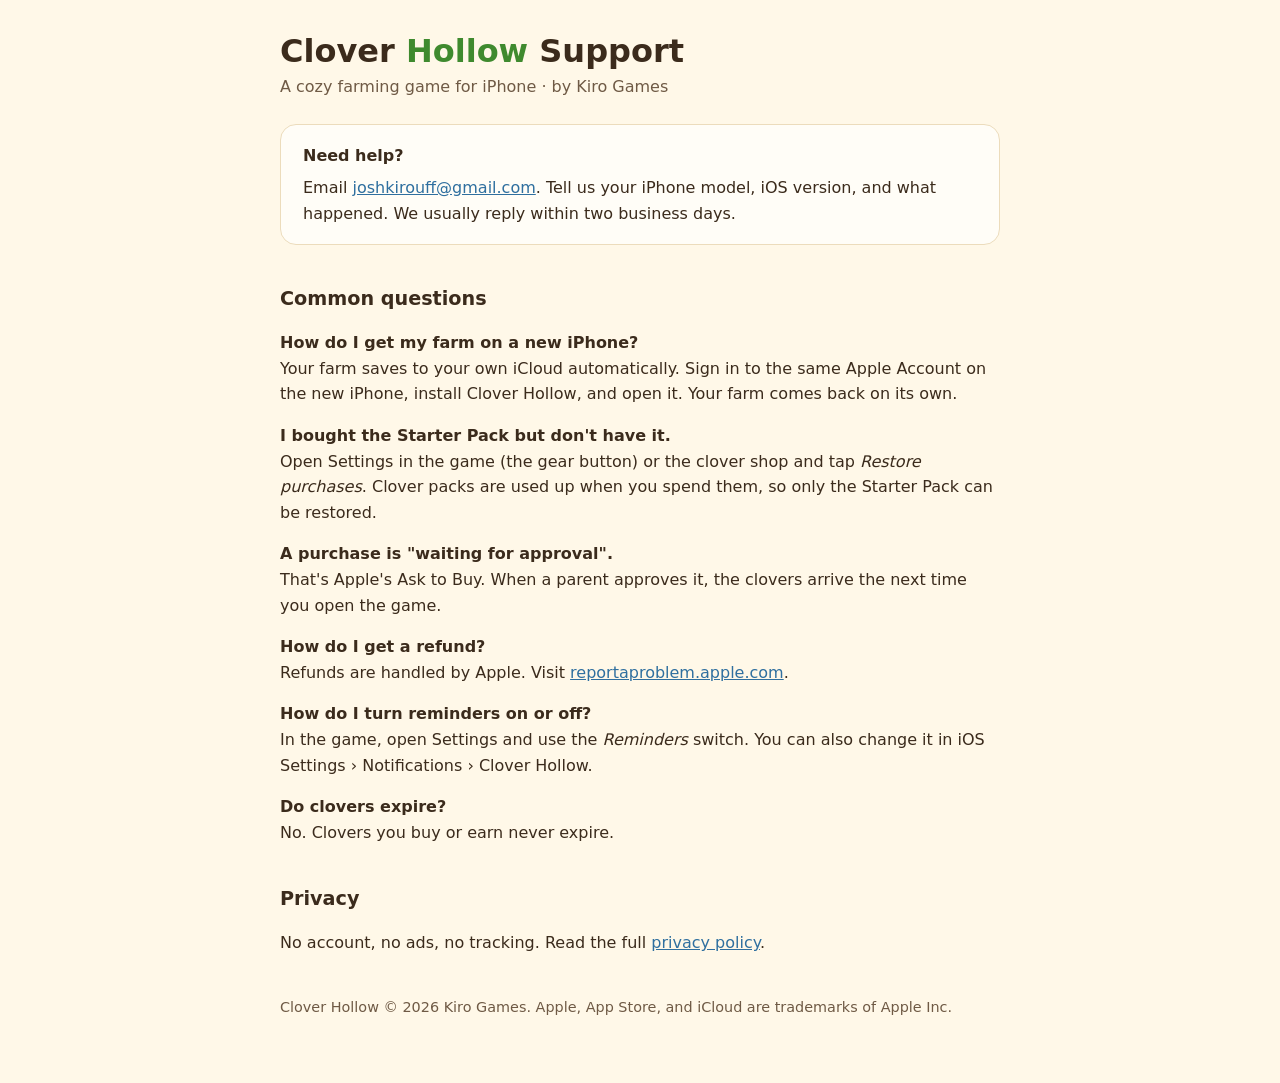
==== index.html @ b6e30d4f "Clover Hollow support and privacy pages Co-Authored-By: Claude Opus 5.5 (1M context) <noreply@anthro" ====
<!doctype html>
<html lang="en">
<head>
<meta charset="utf-8">
<meta name="viewport" content="width=device-width, initial-scale=1">
<title>Clover Hollow Support</title>
<meta name="description" content="Help and contact for Clover Hollow, a cozy farming game for iPhone by Kiro Games.">
<style>
  :root { --ink:#3b2b1c; --ink2:#6f5a45; --paper:#fffdf7; --cream:#fff8e8; --line:#ecdcbc; --leaf:#3f8a2e; --link:#2f6f9f; }
  @media (prefers-color-scheme: dark) { :root { --ink:#f3ead9; --ink2:#cbbba3; --paper:#1f1b16; --cream:#29231c; --line:#4a3f31; --leaf:#8fd06b; --link:#8cc2ef; } }
  * { box-sizing: border-box; }
  body { margin: 0; background: var(--cream); color: var(--ink); font: 16px/1.6 -apple-system, BlinkMacSystemFont, "SF Pro Text", system-ui, sans-serif; }
  main { max-width: 760px; margin: 0 auto; padding: 32px 20px 64px; }
  h1 { font-size: 2rem; line-height: 1.2; margin: 0 0 4px; }
  h1 span { color: var(--leaf); }
  h2 { font-size: 1.2rem; margin: 2em 0 .4em; }
  p, li { color: var(--ink); }
  .meta { color: var(--ink2); margin: 0 0 24px; }
  .summary { background: var(--paper); border: 1px solid var(--line); border-radius: 16px; padding: 18px 22px; }
  .summary ul { margin: 0; padding-left: 1.2em; }
  .summary li { margin: .25em 0; }
  table { width: 100%; border-collapse: collapse; margin: .6em 0; font-size: .95rem; }
  th, td { text-align: left; vertical-align: top; padding: 8px 10px; border-bottom: 1px solid var(--line); }
  th { color: var(--ink2); font-weight: 600; }
  a { color: var(--link); }
  code { font: .9em ui-monospace, SFMono-Regular, Menlo, monospace; background: var(--paper); padding: 1px 5px; border-radius: 6px; border: 1px solid var(--line); }
  .ph { background: #fff1b8; color: #5a4300; padding: 0 4px; border-radius: 4px; }
  @media (prefers-color-scheme: dark) { .ph { background: #5a4a10; color: #fff1b8; } }
  footer { margin-top: 40px; color: var(--ink2); font-size: .9rem; }
</style>
</head>
<body>
<main>
  <h1>Clover <span>Hollow</span> Support</h1>
  <p class="meta">A cozy farming game for iPhone · by Kiro Games</p>

  <div class="summary">
    <strong>Need help?</strong>
    <p style="margin:.4em 0 0">Email <a href="mailto:joshkirouff@gmail.com?subject=Clover%20Hollow%20support">joshkirouff@gmail.com</a>. Tell us your iPhone model, iOS version, and what happened. We usually reply within two business days.</p>
  </div>

  <h2>Common questions</h2>
  <p><strong>How do I get my farm on a new iPhone?</strong><br>Your farm saves to your own iCloud automatically. Sign in to the same Apple Account on the new iPhone, install Clover Hollow, and open it. Your farm comes back on its own.</p>
  <p><strong>I bought the Starter Pack but don't have it.</strong><br>Open Settings in the game (the gear button) or the clover shop and tap <em>Restore purchases</em>. Clover packs are used up when you spend them, so only the Starter Pack can be restored.</p>
  <p><strong>A purchase is "waiting for approval".</strong><br>That's Apple's Ask to Buy. When a parent approves it, the clovers arrive the next time you open the game.</p>
  <p><strong>How do I get a refund?</strong><br>Refunds are handled by Apple. Visit <a href="https://reportaproblem.apple.com">reportaproblem.apple.com</a>.</p>
  <p><strong>How do I turn reminders on or off?</strong><br>In the game, open Settings and use the <em>Reminders</em> switch. You can also change it in iOS Settings › Notifications › Clover Hollow.</p>
  <p><strong>Do clovers expire?</strong><br>No. Clovers you buy or earn never expire.</p>

  <h2>Privacy</h2>
  <p>No account, no ads, no tracking. Read the full <a href="privacy.html">privacy policy</a>.</p>

  <footer>Clover Hollow © 2026 Kiro Games. Apple, App Store, and iCloud are trademarks of Apple Inc.</footer>
</main>
</body>
</html>
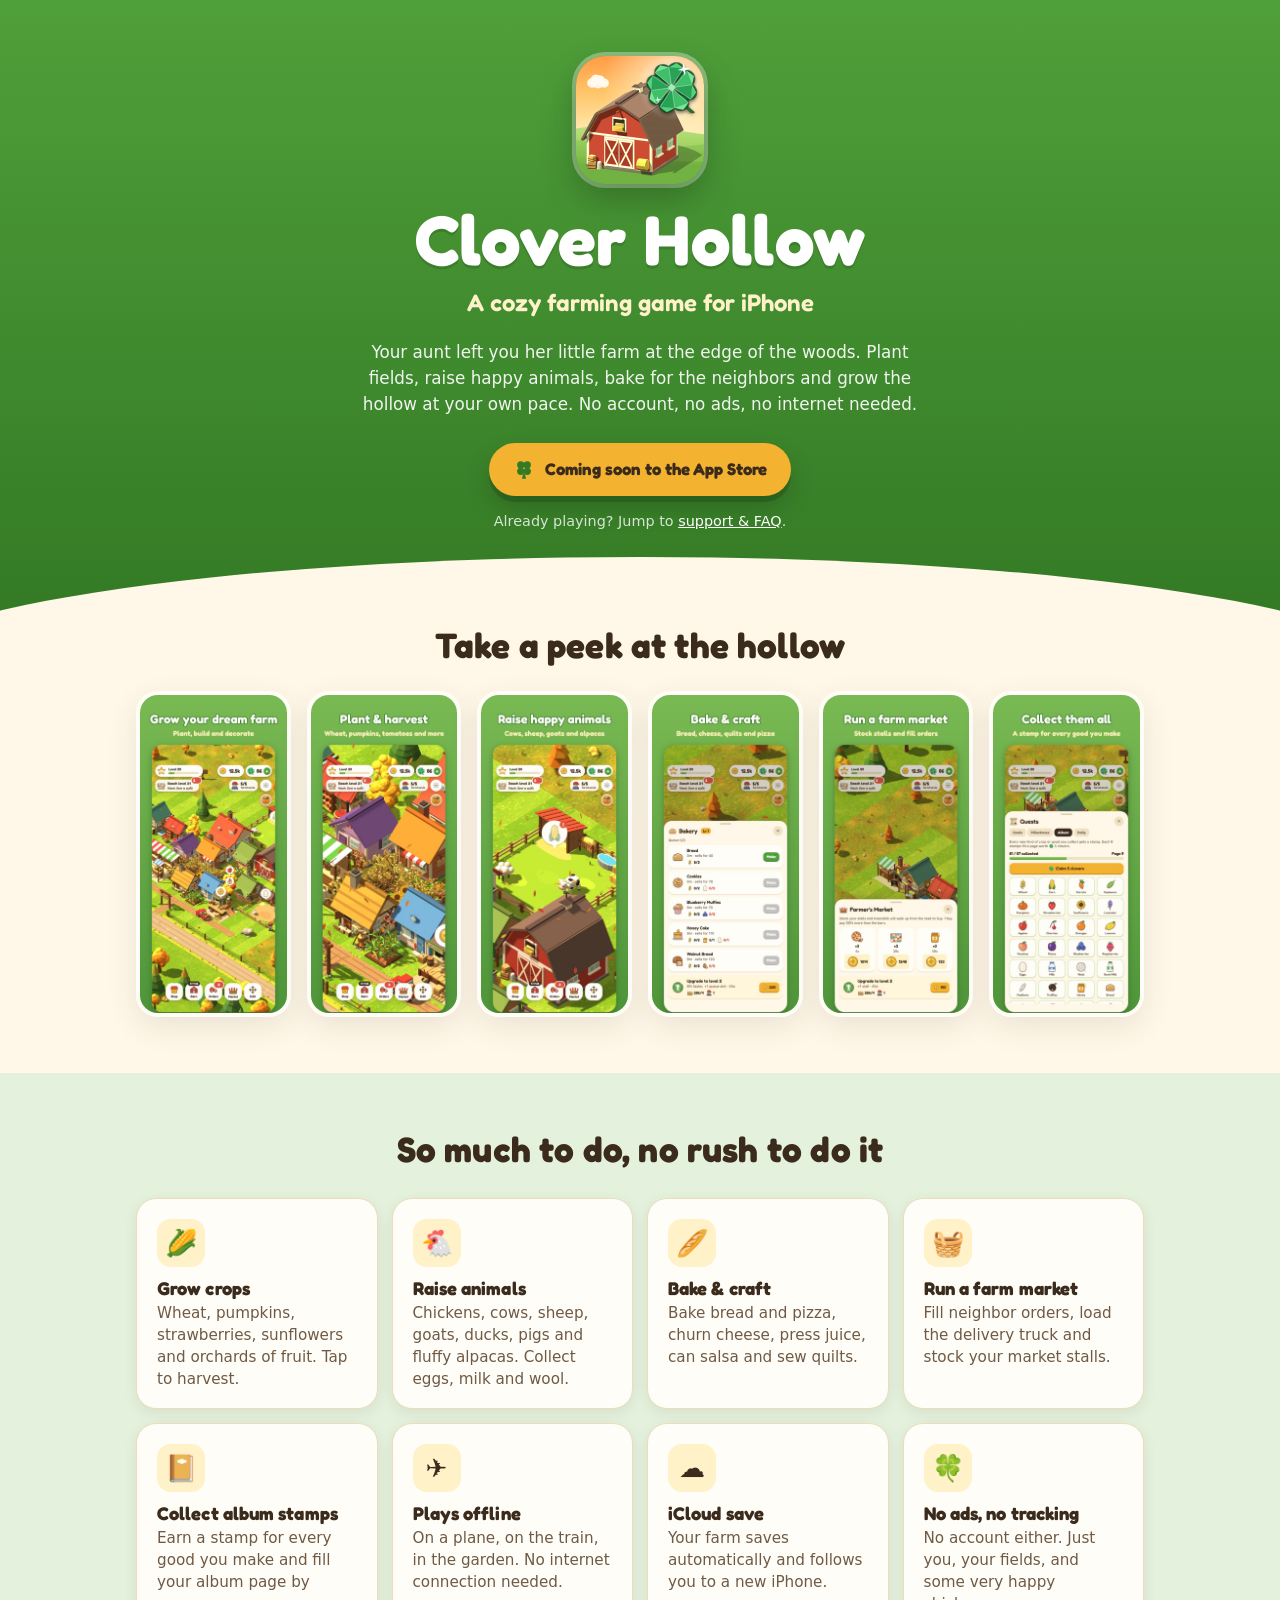
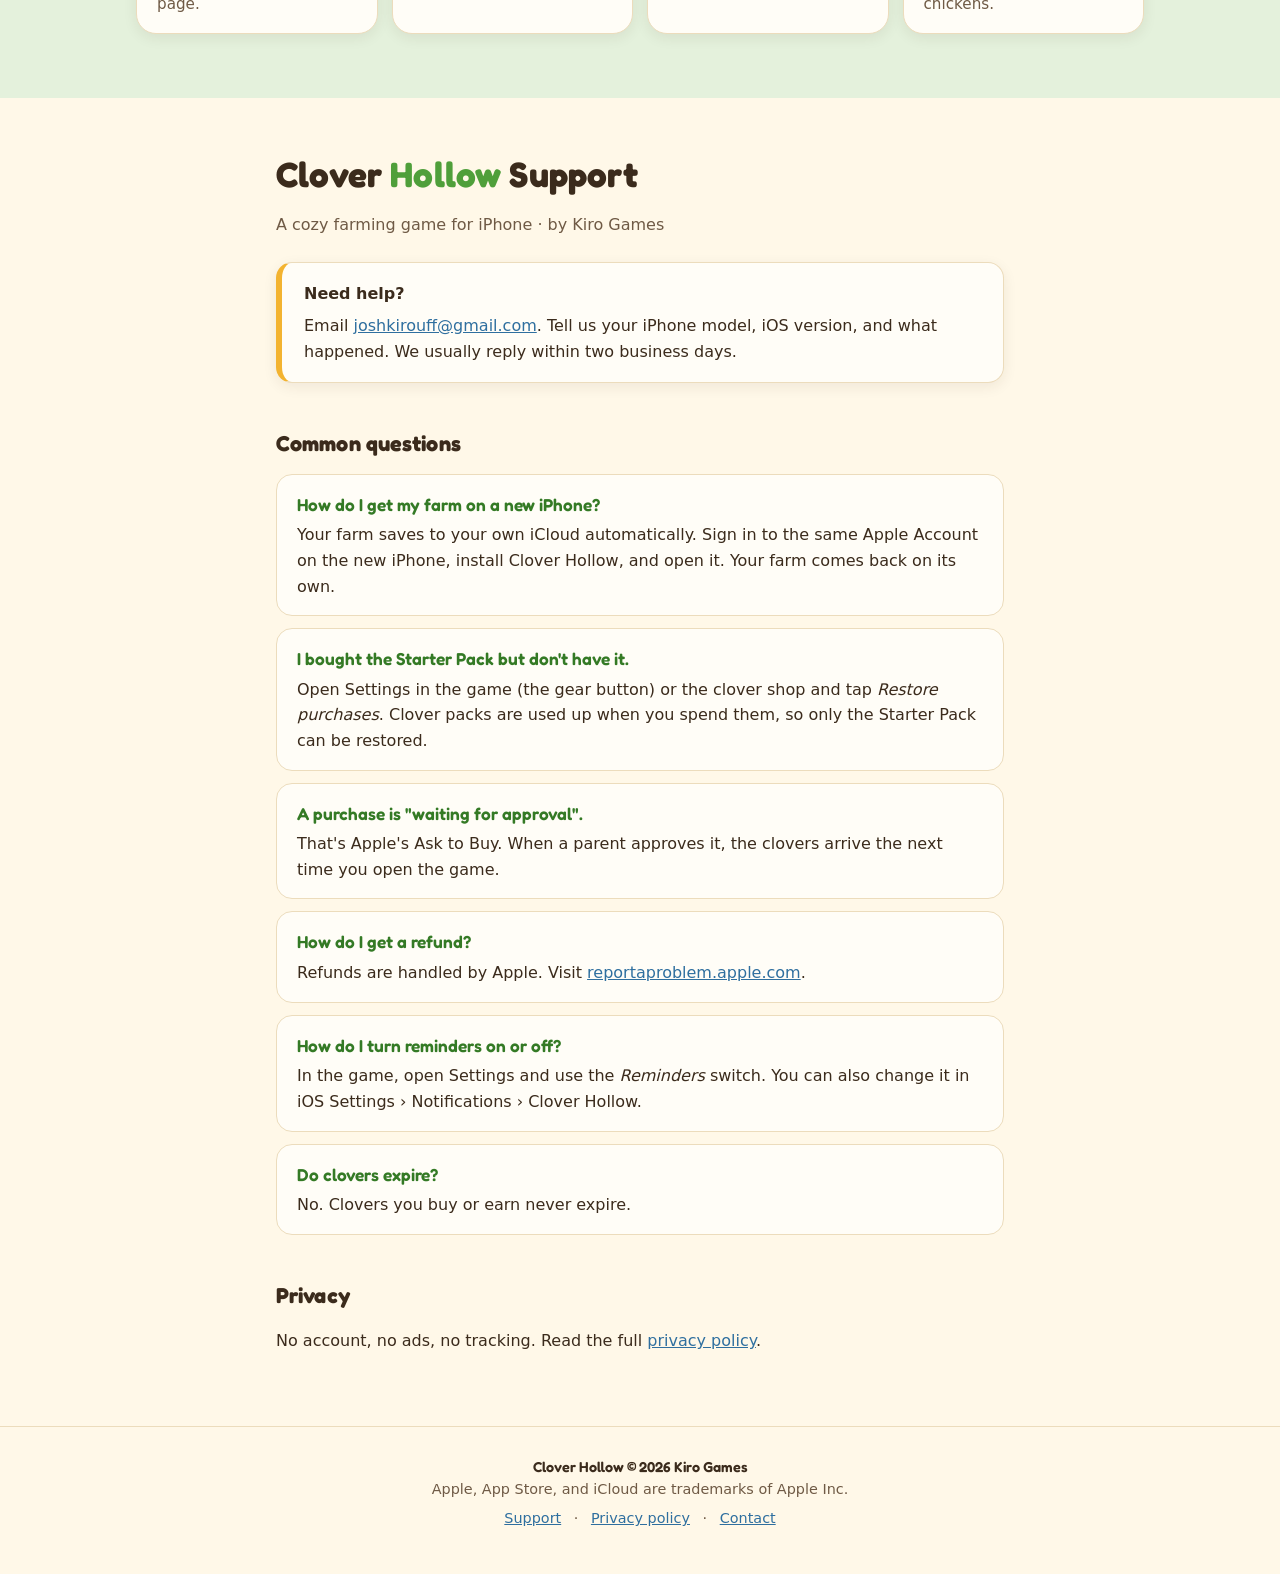
==== commit 3d1046cb: "Landing page: hero, screenshots, features, styled support FAQ Co-Authored-By: Claude Opus 5.5 (1M co" ====
--- a/index.html
+++ b/index.html
@@ -3,54 +3,321 @@
 <head>
 <meta charset="utf-8">
 <meta name="viewport" content="width=device-width, initial-scale=1">
-<title>Clover Hollow Support</title>
-<meta name="description" content="Help and contact for Clover Hollow, a cozy farming game for iPhone by Kiro Games.">
+<title>Clover Hollow: Cozy Farm</title>
+<meta name="description" content="Clover Hollow is a cozy farming game for iPhone by Kiro Games. Grow crops, raise animals, bake and craft, run a farm market. Plays offline, saves to iCloud, no ads, no tracking. Support and FAQ inside.">
+<meta name="theme-color" content="#4f9f3a">
+<link rel="icon" type="image/png" href="img/icon.png">
+<link rel="apple-touch-icon" href="img/icon.png">
+<link rel="preconnect" href="https://fonts.googleapis.com">
+<link rel="preconnect" href="https://fonts.gstatic.com" crossorigin>
+<link href="https://fonts.googleapis.com/css2?family=Fredoka:wght@500;600;700&display=swap" rel="stylesheet">
 <style>
-  :root { --ink:#3b2b1c; --ink2:#6f5a45; --paper:#fffdf7; --cream:#fff8e8; --line:#ecdcbc; --leaf:#3f8a2e; --link:#2f6f9f; }
-  @media (prefers-color-scheme: dark) { :root { --ink:#f3ead9; --ink2:#cbbba3; --paper:#1f1b16; --cream:#29231c; --line:#4a3f31; --leaf:#8fd06b; --link:#8cc2ef; } }
+  :root {
+    --leaf: #4f9f3a;
+    --leaf-deep: #347a25;
+    --leaf-soft: #e4f1dc;
+    --cream: #fff8e8;
+    --paper: #fffdf7;
+    --gold: #f3b330;
+    --gold-soft: #fff1c8;
+    --ink: #3b2b1c;
+    --ink2: #6f5a45;
+    --line: #ecdcbc;
+    --link: #2f6f9f;
+    --shadow: 0 10px 30px rgba(59, 43, 28, .10);
+    --shadow-sm: 0 4px 14px rgba(59, 43, 28, .08);
+  }
+  @media (prefers-color-scheme: dark) {
+    :root {
+      --leaf: #6fbf58;
+      --leaf-deep: #4f9f3a;
+      --leaf-soft: #22301c;
+      --cream: #1c1813;
+      --paper: #27211a;
+      --gold: #f3b330;
+      --gold-soft: #4a3910;
+      --ink: #f3ead9;
+      --ink2: #cbbba3;
+      --line: #46392b;
+      --link: #8cc2ef;
+      --shadow: 0 10px 30px rgba(0, 0, 0, .35);
+      --shadow-sm: 0 4px 14px rgba(0, 0, 0, .3);
+    }
+  }
+
   * { box-sizing: border-box; }
-  body { margin: 0; background: var(--cream); color: var(--ink); font: 16px/1.6 -apple-system, BlinkMacSystemFont, "SF Pro Text", system-ui, sans-serif; }
-  main { max-width: 760px; margin: 0 auto; padding: 32px 20px 64px; }
-  h1 { font-size: 2rem; line-height: 1.2; margin: 0 0 4px; }
-  h1 span { color: var(--leaf); }
-  h2 { font-size: 1.2rem; margin: 2em 0 .4em; }
-  p, li { color: var(--ink); }
+  html { scroll-behavior: smooth; -webkit-text-size-adjust: 100%; }
+  body {
+    margin: 0;
+    background: var(--cream);
+    color: var(--ink);
+    font: 16px/1.6 -apple-system, BlinkMacSystemFont, "SF Pro Text", system-ui, sans-serif;
+    overflow-x: hidden;
+  }
+  img { display: block; max-width: 100%; height: auto; }
+  a { color: var(--link); }
+  h1, h2, h3, .display { font-family: "Fredoka", -apple-system, system-ui, sans-serif; font-weight: 700; letter-spacing: .005em; }
+  h2 { font-size: clamp(1.6rem, 2.2vw + 1rem, 2.2rem); line-height: 1.15; margin: 0 0 .5em; }
+  .wrap { max-width: 1040px; margin: 0 auto; padding: 0 16px; }
+  .narrow { max-width: 760px; }
+  section { padding: 56px 0; }
+  .sr-only { position: absolute; width: 1px; height: 1px; overflow: hidden; clip: rect(0 0 0 0); white-space: nowrap; }
+
+  /* Hero */
+  .hero {
+    position: relative;
+    background: linear-gradient(180deg, var(--leaf) 0%, var(--leaf-deep) 100%);
+    color: #fff;
+    padding: 56px 0 84px;
+    overflow: hidden;
+  }
+  .hero::after {
+    /* rolling hill edge into the cream body */
+    content: "";
+    position: absolute; left: -10%; right: -10%; bottom: -60px;
+    height: 120px;
+    background: var(--cream);
+    border-radius: 50% 50% 0 0 / 100% 100% 0 0;
+  }
+  .hero .wrap { position: relative; z-index: 1; text-align: center; }
+  .hero .icon {
+    width: 128px; height: 128px;
+    margin: 0 auto 20px;
+    border-radius: 29px;
+    box-shadow: 0 14px 34px rgba(0, 0, 0, .25), 0 0 0 4px rgba(255, 255, 255, .35);
+  }
+  .hero h1 {
+    font-size: clamp(2.6rem, 6vw + 1rem, 4.4rem);
+    line-height: 1;
+    margin: 0 0 10px;
+    text-shadow: 0 3px 0 rgba(0, 0, 0, .12);
+  }
+  .hero .tagline {
+    font-family: "Fredoka", -apple-system, system-ui, sans-serif;
+    font-weight: 600;
+    font-size: clamp(1.15rem, 1.2vw + .9rem, 1.5rem);
+    color: var(--gold-soft);
+    margin: 0 0 16px;
+  }
+  @media (prefers-color-scheme: dark) { .hero .tagline { color: #ffe39a; } }
+  .hero .pitch {
+    max-width: 560px;
+    margin: 0 auto 26px;
+    font-size: 1.05rem;
+    line-height: 1.55;
+    color: rgba(255, 255, 255, .92);
+  }
+  .pill {
+    display: inline-flex; align-items: center; gap: 10px;
+    background: var(--gold);
+    color: #3b2b1c;
+    font-family: "Fredoka", -apple-system, system-ui, sans-serif;
+    font-weight: 700;
+    font-size: 1.05rem;
+    padding: 13px 24px;
+    border-radius: 999px;
+    box-shadow: 0 6px 0 rgba(0, 0, 0, .14), 0 12px 24px rgba(0, 0, 0, .18);
+    white-space: nowrap;
+  }
+  .pill svg { width: 22px; height: 22px; flex: none; }
+  .hero .note { margin: 14px 0 0; font-size: .9rem; color: rgba(255, 255, 255, .8); }
+  .hero .note a { color: #fff; }
+
+  /* Screenshots */
+  .shots { padding-top: 8px; }
+  .shots h2, .features h2 { text-align: center; }
+  .shot-row {
+    display: flex; gap: 16px;
+    overflow-x: auto;
+    padding: 12px 16px 28px;
+    margin: 0 -16px;
+    scroll-snap-type: x mandatory;
+    -webkit-overflow-scrolling: touch;
+    scrollbar-width: none;
+  }
+  .shot-row::-webkit-scrollbar { display: none; }
+  .shot-row figure {
+    flex: 0 0 66%;
+    max-width: 260px;
+    margin: 0;
+    scroll-snap-align: center;
+  }
+  .shot-row img {
+    width: 100%;
+    border-radius: 22px;
+    box-shadow: var(--shadow);
+    border: 4px solid var(--paper);
+  }
+  .shots .hint { text-align: center; color: var(--ink2); font-size: .9rem; margin: 0; }
+  @media (min-width: 720px) {
+    .shot-row {
+      display: grid;
+      grid-template-columns: repeat(3, minmax(0, 1fr));
+      gap: 22px;
+      overflow: visible;
+      padding: 8px 0 0;
+      margin: 0;
+    }
+    .shot-row figure { max-width: none; }
+    .shots .hint { display: none; }
+  }
+  @media (min-width: 1000px) {
+    .shot-row { grid-template-columns: repeat(6, minmax(0, 1fr)); gap: 16px; }
+  }
+
+  /* Features */
+  .features { background: var(--leaf-soft); padding: 56px 0 64px; }
+  .feature-grid {
+    display: grid;
+    grid-template-columns: 1fr;
+    gap: 14px;
+    margin: 28px 0 0;
+    padding: 0;
+    list-style: none;
+  }
+  @media (min-width: 560px) { .feature-grid { grid-template-columns: repeat(2, minmax(0, 1fr)); } }
+  @media (min-width: 900px) { .feature-grid { grid-template-columns: repeat(4, minmax(0, 1fr)); } }
+  .feature {
+    background: var(--paper);
+    border: 1px solid var(--line);
+    border-radius: 20px;
+    padding: 20px 20px 18px;
+    box-shadow: var(--shadow-sm);
+    display: flex; gap: 14px; align-items: flex-start;
+  }
+  @media (min-width: 900px) { .feature { flex-direction: column; gap: 10px; } }
+  .feature .em {
+    flex: none;
+    width: 48px; height: 48px;
+    border-radius: 14px;
+    background: var(--gold-soft);
+    display: grid; place-items: center;
+    font-size: 26px; line-height: 1;
+  }
+  .feature h3 { margin: 0 0 3px; font-size: 1.15rem; line-height: 1.2; }
+  .feature p { margin: 0; color: var(--ink2); font-size: .95rem; line-height: 1.45; }
+
+  /* Support */
+  .support h2 { text-align: left; }
+  .support h2 span { color: var(--leaf); }
   .meta { color: var(--ink2); margin: 0 0 24px; }
-  .summary { background: var(--paper); border: 1px solid var(--line); border-radius: 16px; padding: 18px 22px; }
-  .summary ul { margin: 0; padding-left: 1.2em; }
-  .summary li { margin: .25em 0; }
-  table { width: 100%; border-collapse: collapse; margin: .6em 0; font-size: .95rem; }
-  th, td { text-align: left; vertical-align: top; padding: 8px 10px; border-bottom: 1px solid var(--line); }
-  th { color: var(--ink2); font-weight: 600; }
-  a { color: var(--link); }
-  code { font: .9em ui-monospace, SFMono-Regular, Menlo, monospace; background: var(--paper); padding: 1px 5px; border-radius: 6px; border: 1px solid var(--line); }
-  .ph { background: #fff1b8; color: #5a4300; padding: 0 4px; border-radius: 4px; }
-  @media (prefers-color-scheme: dark) { .ph { background: #5a4a10; color: #fff1b8; } }
-  footer { margin-top: 40px; color: var(--ink2); font-size: .9rem; }
+  .summary {
+    background: var(--paper);
+    border: 1px solid var(--line);
+    border-left: 6px solid var(--gold);
+    border-radius: 16px;
+    padding: 18px 22px;
+    box-shadow: var(--shadow-sm);
+  }
+  .support h3 { font-size: 1.35rem; margin: 2em 0 .6em; }
+  .faq { margin: 0; padding: 0; list-style: none; }
+  .faq li {
+    background: var(--paper);
+    border: 1px solid var(--line);
+    border-radius: 16px;
+    padding: 16px 20px;
+    margin: 0 0 12px;
+  }
+  .faq strong { display: block; font-family: "Fredoka", -apple-system, system-ui, sans-serif; font-weight: 600; font-size: 1.08rem; color: var(--leaf-deep); margin-bottom: 4px; }
+  @media (prefers-color-scheme: dark) { .faq strong { color: var(--leaf); } }
+  .faq p { margin: 0; }
+  .privacy { margin-top: 32px; }
+
+  footer {
+    border-top: 1px solid var(--line);
+    padding: 28px 0 44px;
+    color: var(--ink2);
+    font-size: .9rem;
+    text-align: center;
+  }
+  footer .brand { font-family: "Fredoka", -apple-system, system-ui, sans-serif; font-weight: 600; color: var(--ink); }
+  footer nav { margin-top: 6px; }
+  footer nav a { margin: 0 8px; }
+
+  @media (prefers-reduced-motion: reduce) { html { scroll-behavior: auto; } }
 </style>
 </head>
 <body>
+
+<header class="hero">
+  <div class="wrap">
+    <img class="icon" src="img/icon.png" width="128" height="128" alt="Clover Hollow app icon: a red barn with a shining four-leaf clover">
+    <h1>Clover Hollow</h1>
+    <p class="tagline">A cozy farming game for iPhone</p>
+    <p class="pitch">Your aunt left you her little farm at the edge of the woods. Plant fields, raise happy animals, bake for the neighbors and grow the hollow at your own pace. No account, no ads, no internet needed.</p>
+    <span class="pill" role="status" aria-label="Coming soon to the App Store">
+      <svg viewBox="0 0 24 24" aria-hidden="true" fill="#347a25"><circle cx="8.5" cy="7.5" r="4"/><circle cx="15.5" cy="7.5" r="4"/><circle cx="8.5" cy="14.5" r="4"/><circle cx="15.5" cy="14.5" r="4"/><path d="M11 17.5h2l1.2 5h-4.4z"/></svg>
+      Coming soon to the App Store
+    </span>
+    <p class="note">Already playing? Jump to <a href="#support">support &amp; FAQ</a>.</p>
+  </div>
+</header>
+
 <main>
-  <h1>Clover <span>Hollow</span> Support</h1>
-  <p class="meta">A cozy farming game for iPhone · by Kiro Games</p>
-
-  <div class="summary">
-    <strong>Need help?</strong>
-    <p style="margin:.4em 0 0">Email <a href="mailto:joshkirouff@gmail.com?subject=Clover%20Hollow%20support">joshkirouff@gmail.com</a>. Tell us your iPhone model, iOS version, and what happened. We usually reply within two business days.</p>
+  <section class="shots" aria-labelledby="shots-h">
+    <div class="wrap">
+      <h2 id="shots-h">Take a peek at the hollow</h2>
+      <div class="shot-row">
+        <figure><img src="img/shot-1.jpg" width="600" height="1304" alt="Screenshot: an overhead view of a bustling farm with colourful houses, a red barn and market stalls. Caption: Grow your dream farm" loading="eager"></figure>
+        <figure><img src="img/shot-2.jpg" width="600" height="1304" alt="Screenshot: fields of corn, sunflowers and pumpkins beside cozy houses. Caption: Plant and harvest" loading="lazy"></figure>
+        <figure><img src="img/shot-3.jpg" width="600" height="1304" alt="Screenshot: a pasture with cows, sheep and a red barn. Caption: Raise happy animals" loading="lazy"></figure>
+        <figure><img src="img/shot-4.jpg" width="600" height="1304" alt="Screenshot: the Bakery queue with bread and cookies ready to make. Caption: Bake and craft" loading="lazy"></figure>
+        <figure><img src="img/shot-5.jpg" width="600" height="1304" alt="Screenshot: the Farmer's Market stalls in autumn. Caption: Run a farm market" loading="lazy"></figure>
+        <figure><img src="img/shot-6.jpg" width="600" height="1304" alt="Screenshot: the Album page with crop and goods stamps, 51 of 57 collected. Caption: Collect them all" loading="lazy"></figure>
+      </div>
+      <p class="hint">Swipe to see more →</p>
+    </div>
+  </section>
+
+  <section class="features" aria-labelledby="features-h">
+    <div class="wrap">
+      <h2 id="features-h">So much to do, no rush to do it</h2>
+      <ul class="feature-grid">
+        <li class="feature"><span class="em" aria-hidden="true">🌽</span><div><h3>Grow crops</h3><p>Wheat, pumpkins, strawberries, sunflowers and orchards of fruit. Tap to harvest.</p></div></li>
+        <li class="feature"><span class="em" aria-hidden="true">🐔</span><div><h3>Raise animals</h3><p>Chickens, cows, sheep, goats, ducks, pigs and fluffy alpacas. Collect eggs, milk and wool.</p></div></li>
+        <li class="feature"><span class="em" aria-hidden="true">🥖</span><div><h3>Bake &amp; craft</h3><p>Bake bread and pizza, churn cheese, press juice, can salsa and sew quilts.</p></div></li>
+        <li class="feature"><span class="em" aria-hidden="true">🧺</span><div><h3>Run a farm market</h3><p>Fill neighbor orders, load the delivery truck and stock your market stalls.</p></div></li>
+        <li class="feature"><span class="em" aria-hidden="true">📔</span><div><h3>Collect album stamps</h3><p>Earn a stamp for every good you make and fill your album page by page.</p></div></li>
+        <li class="feature"><span class="em" aria-hidden="true">✈️</span><div><h3>Plays offline</h3><p>On a plane, on the train, in the garden. No internet connection needed.</p></div></li>
+        <li class="feature"><span class="em" aria-hidden="true">☁️</span><div><h3>iCloud save</h3><p>Your farm saves automatically and follows you to a new iPhone.</p></div></li>
+        <li class="feature"><span class="em" aria-hidden="true">🍀</span><div><h3>No ads, no tracking</h3><p>No account either. Just you, your fields, and some very happy chickens.</p></div></li>
+      </ul>
+    </div>
+  </section>
+
+  <section class="support" id="support" aria-labelledby="support-h">
+    <div class="wrap narrow">
+      <h2 id="support-h">Clover <span>Hollow</span> Support</h2>
+      <p class="meta">A cozy farming game for iPhone · by Kiro Games</p>
+
+      <div class="summary">
+        <strong>Need help?</strong>
+        <p style="margin:.4em 0 0">Email <a href="mailto:joshkirouff@gmail.com?subject=Clover%20Hollow%20support">joshkirouff@gmail.com</a>. Tell us your iPhone model, iOS version, and what happened. We usually reply within two business days.</p>
+      </div>
+
+      <h3>Common questions</h3>
+      <ul class="faq">
+        <li><strong>How do I get my farm on a new iPhone?</strong><p>Your farm saves to your own iCloud automatically. Sign in to the same Apple Account on the new iPhone, install Clover Hollow, and open it. Your farm comes back on its own.</p></li>
+        <li><strong>I bought the Starter Pack but don't have it.</strong><p>Open Settings in the game (the gear button) or the clover shop and tap <em>Restore purchases</em>. Clover packs are used up when you spend them, so only the Starter Pack can be restored.</p></li>
+        <li><strong>A purchase is "waiting for approval".</strong><p>That's Apple's Ask to Buy. When a parent approves it, the clovers arrive the next time you open the game.</p></li>
+        <li><strong>How do I get a refund?</strong><p>Refunds are handled by Apple. Visit <a href="https://reportaproblem.apple.com">reportaproblem.apple.com</a>.</p></li>
+        <li><strong>How do I turn reminders on or off?</strong><p>In the game, open Settings and use the <em>Reminders</em> switch. You can also change it in iOS Settings › Notifications › Clover Hollow.</p></li>
+        <li><strong>Do clovers expire?</strong><p>No. Clovers you buy or earn never expire.</p></li>
+      </ul>
+
+      <h3 class="privacy">Privacy</h3>
+      <p>No account, no ads, no tracking. Read the full <a href="privacy.html">privacy policy</a>.</p>
+    </div>
+  </section>
+</main>
+
+<footer>
+  <div class="wrap">
+    <div class="brand">Clover Hollow © 2026 Kiro Games</div>
+    <div>Apple, App Store, and iCloud are trademarks of Apple Inc.</div>
+    <nav><a href="#support">Support</a> · <a href="privacy.html">Privacy policy</a> · <a href="mailto:joshkirouff@gmail.com?subject=Clover%20Hollow%20support">Contact</a></nav>
   </div>
-
-  <h2>Common questions</h2>
-  <p><strong>How do I get my farm on a new iPhone?</strong><br>Your farm saves to your own iCloud automatically. Sign in to the same Apple Account on the new iPhone, install Clover Hollow, and open it. Your farm comes back on its own.</p>
-  <p><strong>I bought the Starter Pack but don't have it.</strong><br>Open Settings in the game (the gear button) or the clover shop and tap <em>Restore purchases</em>. Clover packs are used up when you spend them, so only the Starter Pack can be restored.</p>
-  <p><strong>A purchase is "waiting for approval".</strong><br>That's Apple's Ask to Buy. When a parent approves it, the clovers arrive the next time you open the game.</p>
-  <p><strong>How do I get a refund?</strong><br>Refunds are handled by Apple. Visit <a href="https://reportaproblem.apple.com">reportaproblem.apple.com</a>.</p>
-  <p><strong>How do I turn reminders on or off?</strong><br>In the game, open Settings and use the <em>Reminders</em> switch. You can also change it in iOS Settings › Notifications › Clover Hollow.</p>
-  <p><strong>Do clovers expire?</strong><br>No. Clovers you buy or earn never expire.</p>
-
-  <h2>Privacy</h2>
-  <p>No account, no ads, no tracking. Read the full <a href="privacy.html">privacy policy</a>.</p>
-
-  <footer>Clover Hollow © 2026 Kiro Games. Apple, App Store, and iCloud are trademarks of Apple Inc.</footer>
-</main>
+</footer>
+
 </body>
 </html>
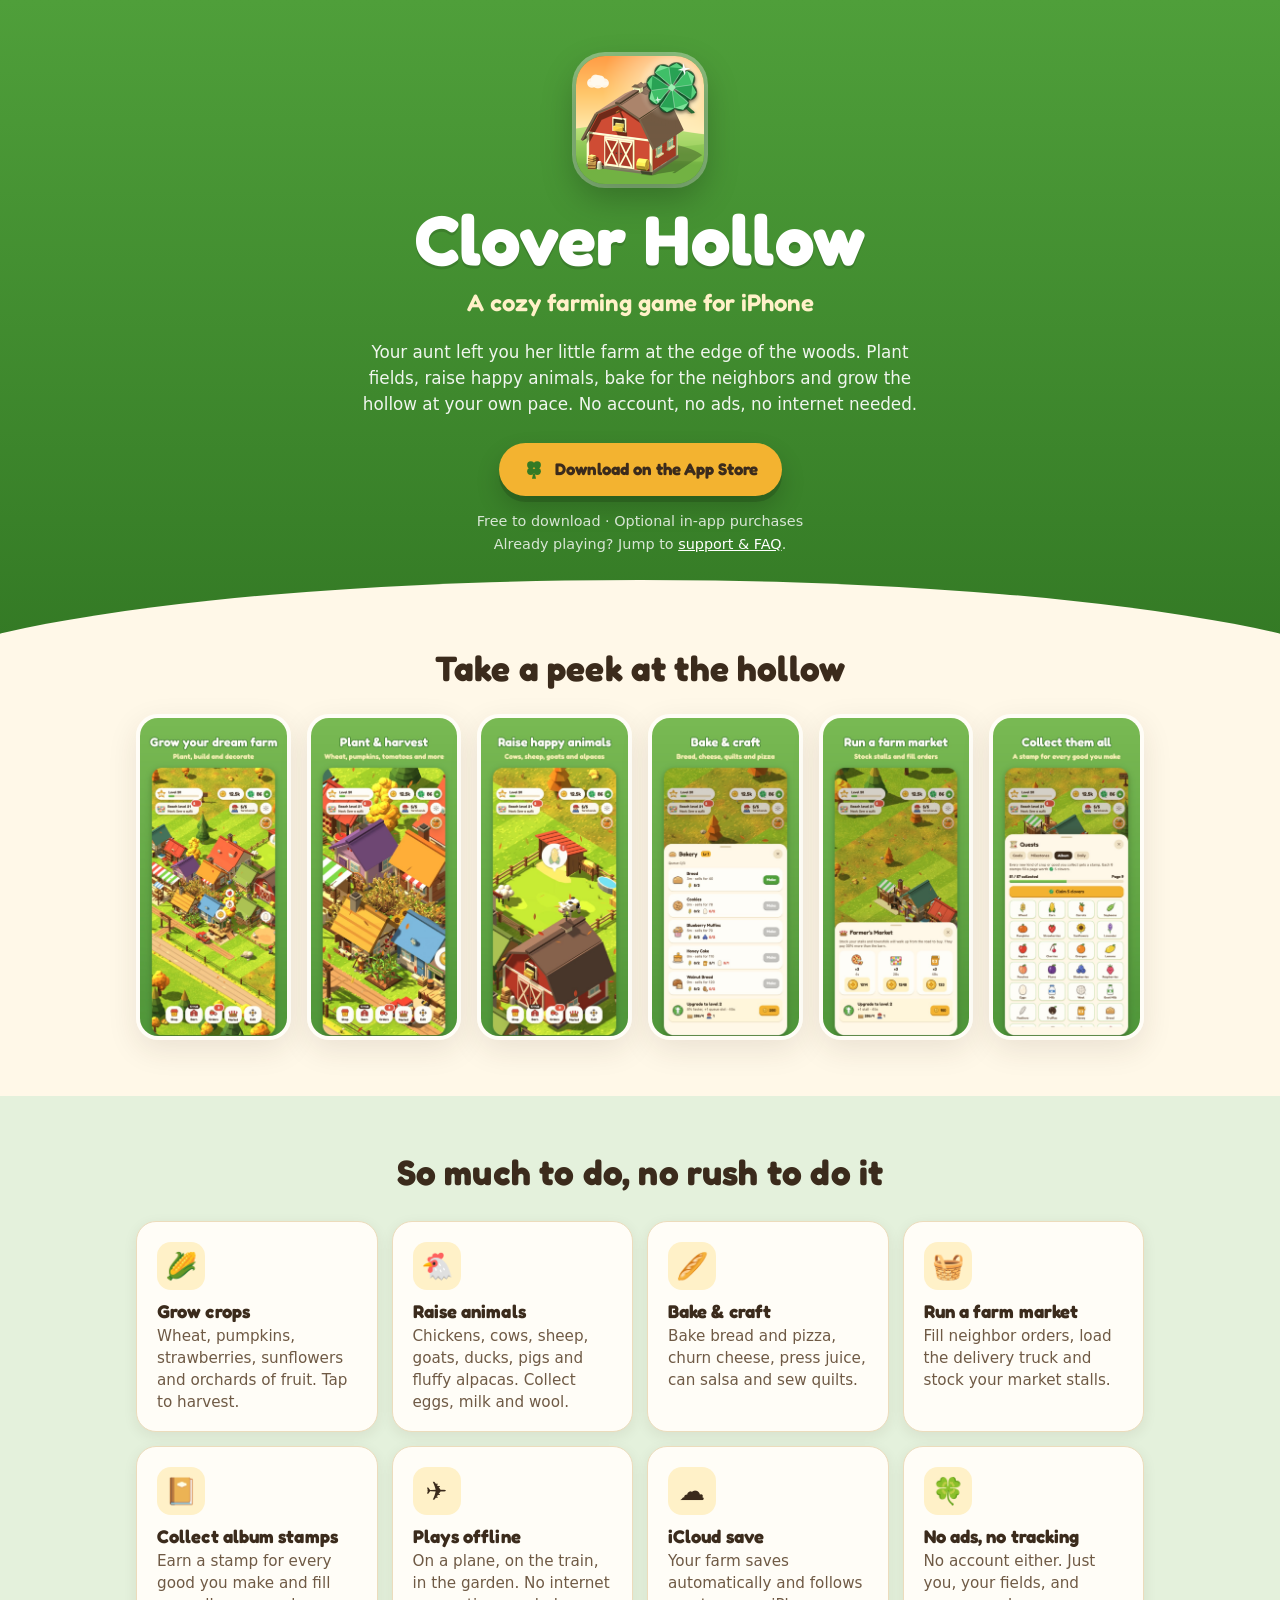
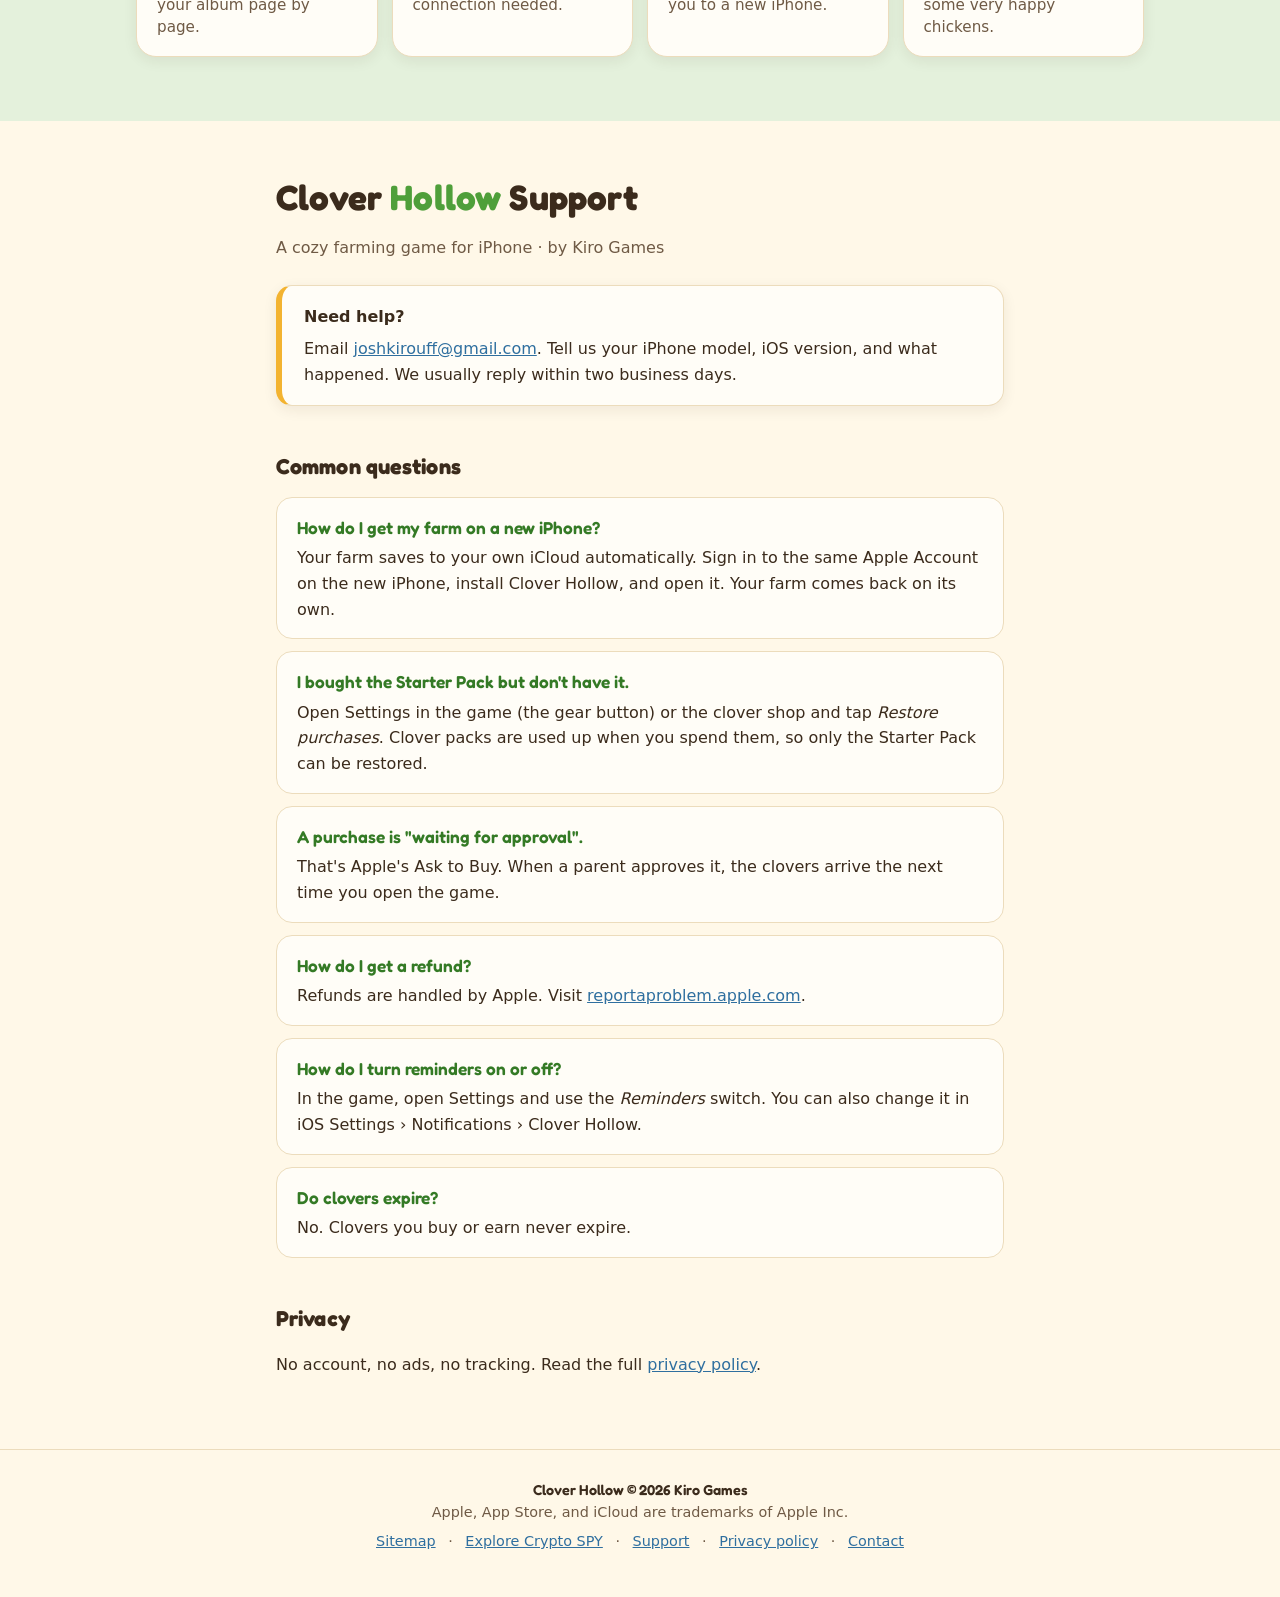
==== commit ccbdea02: "Make Clover Hollow discoverable and link live App Store release" ====
--- a/index.html
+++ b/index.html
@@ -3,8 +3,23 @@
 <head>
 <meta charset="utf-8">
 <meta name="viewport" content="width=device-width, initial-scale=1">
-<title>Clover Hollow: Cozy Farm</title>
-<meta name="description" content="Clover Hollow is a cozy farming game for iPhone by Kiro Games. Grow crops, raise animals, bake and craft, run a farm market. Plays offline, saves to iCloud, no ads, no tracking. Support and FAQ inside.">
+<title>Clover Hollow: Cozy Farm — Offline Farming Game for iPhone</title>
+<meta name="description" content="Download Clover Hollow, a cozy offline farming game for iPhone. Grow crops, raise animals, bake and craft, and build your farm. No ads or account needed.">
+<link rel="canonical" href="https://jkingo80.github.io/cloverhollow/">
+<link rel="sitemap" type="application/xml" href="sitemap.xml">
+<meta name="robots" content="index, follow, max-image-preview:large">
+<meta name="apple-itunes-app" content="app-id=6816351436">
+<meta property="og:type" content="website">
+<meta property="og:site_name" content="Clover Hollow">
+<meta property="og:title" content="Clover Hollow: Cozy Farm — Offline Farming Game for iPhone">
+<meta property="og:description" content="Grow crops, raise happy animals, bake and craft, and build your cozy farm. Free to download on iPhone, with no ads or account needed.">
+<meta property="og:url" content="https://jkingo80.github.io/cloverhollow/">
+<meta property="og:image" content="https://jkingo80.github.io/cloverhollow/img/icon.png">
+<meta property="og:image:alt" content="Clover Hollow app icon: a red barn with a shining four-leaf clover">
+<meta name="twitter:card" content="summary">
+<meta name="twitter:title" content="Clover Hollow: Cozy Farm">
+<meta name="twitter:description" content="A cozy offline farming game for iPhone. Grow crops, raise animals, bake and craft. No ads or account needed.">
+<meta name="twitter:image" content="https://jkingo80.github.io/cloverhollow/img/icon.png">
 <meta name="theme-color" content="#4f9f3a">
 <link rel="icon" type="image/png" href="img/icon.png">
 <link rel="apple-touch-icon" href="img/icon.png">
@@ -118,6 +133,7 @@
     border-radius: 999px;
     box-shadow: 0 6px 0 rgba(0, 0, 0, .14), 0 12px 24px rgba(0, 0, 0, .18);
     white-space: nowrap;
+    text-decoration: none;
   }
   .pill svg { width: 22px; height: 22px; flex: none; }
   .hero .note { margin: 14px 0 0; font-size: .9rem; color: rgba(255, 255, 255, .8); }
@@ -236,6 +252,42 @@
 
   @media (prefers-reduced-motion: reduce) { html { scroll-behavior: auto; } }
 </style>
+<script type="application/ld+json">
+{
+  "@context": "https://schema.org",
+  "@graph": [
+    {
+      "@type": "WebSite",
+      "@id": "https://jkingo80.github.io/cloverhollow/#website",
+      "url": "https://jkingo80.github.io/cloverhollow/",
+      "name": "Clover Hollow",
+      "inLanguage": "en"
+    },
+    {
+      "@type": "MobileApplication",
+      "@id": "https://jkingo80.github.io/cloverhollow/#app",
+      "name": "Clover Hollow: Cozy Farm",
+      "url": "https://jkingo80.github.io/cloverhollow/",
+      "sameAs": "https://apps.apple.com/us/app/clover-hollow-cozy-farm/id6816351436",
+      "installUrl": "https://apps.apple.com/us/app/clover-hollow-cozy-farm/id6816351436",
+      "operatingSystem": "iOS 16.0 or later",
+      "applicationCategory": "GameApplication",
+      "description": "A cozy offline farming game for iPhone. Grow crops, raise animals, bake and craft, and run a farm market.",
+      "image": "https://jkingo80.github.io/cloverhollow/img/icon.png",
+      "publisher": {
+        "@type": "Organization",
+        "name": "Kiro Games"
+      },
+      "offers": {
+        "@type": "Offer",
+        "price": "0",
+        "priceCurrency": "USD",
+        "url": "https://apps.apple.com/us/app/clover-hollow-cozy-farm/id6816351436"
+      }
+    }
+  ]
+}
+</script>
 </head>
 <body>
 
@@ -245,11 +297,11 @@
     <h1>Clover Hollow</h1>
     <p class="tagline">A cozy farming game for iPhone</p>
     <p class="pitch">Your aunt left you her little farm at the edge of the woods. Plant fields, raise happy animals, bake for the neighbors and grow the hollow at your own pace. No account, no ads, no internet needed.</p>
-    <span class="pill" role="status" aria-label="Coming soon to the App Store">
+    <a class="pill" href="https://apps.apple.com/us/app/clover-hollow-cozy-farm/id6816351436" aria-label="Download Clover Hollow: Cozy Farm on the App Store">
       <svg viewBox="0 0 24 24" aria-hidden="true" fill="#347a25"><circle cx="8.5" cy="7.5" r="4"/><circle cx="15.5" cy="7.5" r="4"/><circle cx="8.5" cy="14.5" r="4"/><circle cx="15.5" cy="14.5" r="4"/><path d="M11 17.5h2l1.2 5h-4.4z"/></svg>
-      Coming soon to the App Store
-    </span>
-    <p class="note">Already playing? Jump to <a href="#support">support &amp; FAQ</a>.</p>
+      Download on the App Store
+    </a>
+    <p class="note">Free to download · Optional in-app purchases<br>Already playing? Jump to <a href="#support">support &amp; FAQ</a>.</p>
   </div>
 </header>
 
@@ -315,7 +367,7 @@
   <div class="wrap">
     <div class="brand">Clover Hollow © 2026 Kiro Games</div>
     <div>Apple, App Store, and iCloud are trademarks of Apple Inc.</div>
-    <nav><a href="#support">Support</a> · <a href="privacy.html">Privacy policy</a> · <a href="mailto:joshkirouff@gmail.com?subject=Clover%20Hollow%20support">Contact</a></nav>
+    <nav><a href="sitemap.xml">Sitemap</a> · <a href="https://jkingo80.github.io/cryptospy/">Explore Crypto SPY</a> · <a href="#support">Support</a> · <a href="privacy.html">Privacy policy</a> · <a href="mailto:joshkirouff@gmail.com?subject=Clover%20Hollow%20support">Contact</a></nav>
   </div>
 </footer>
 
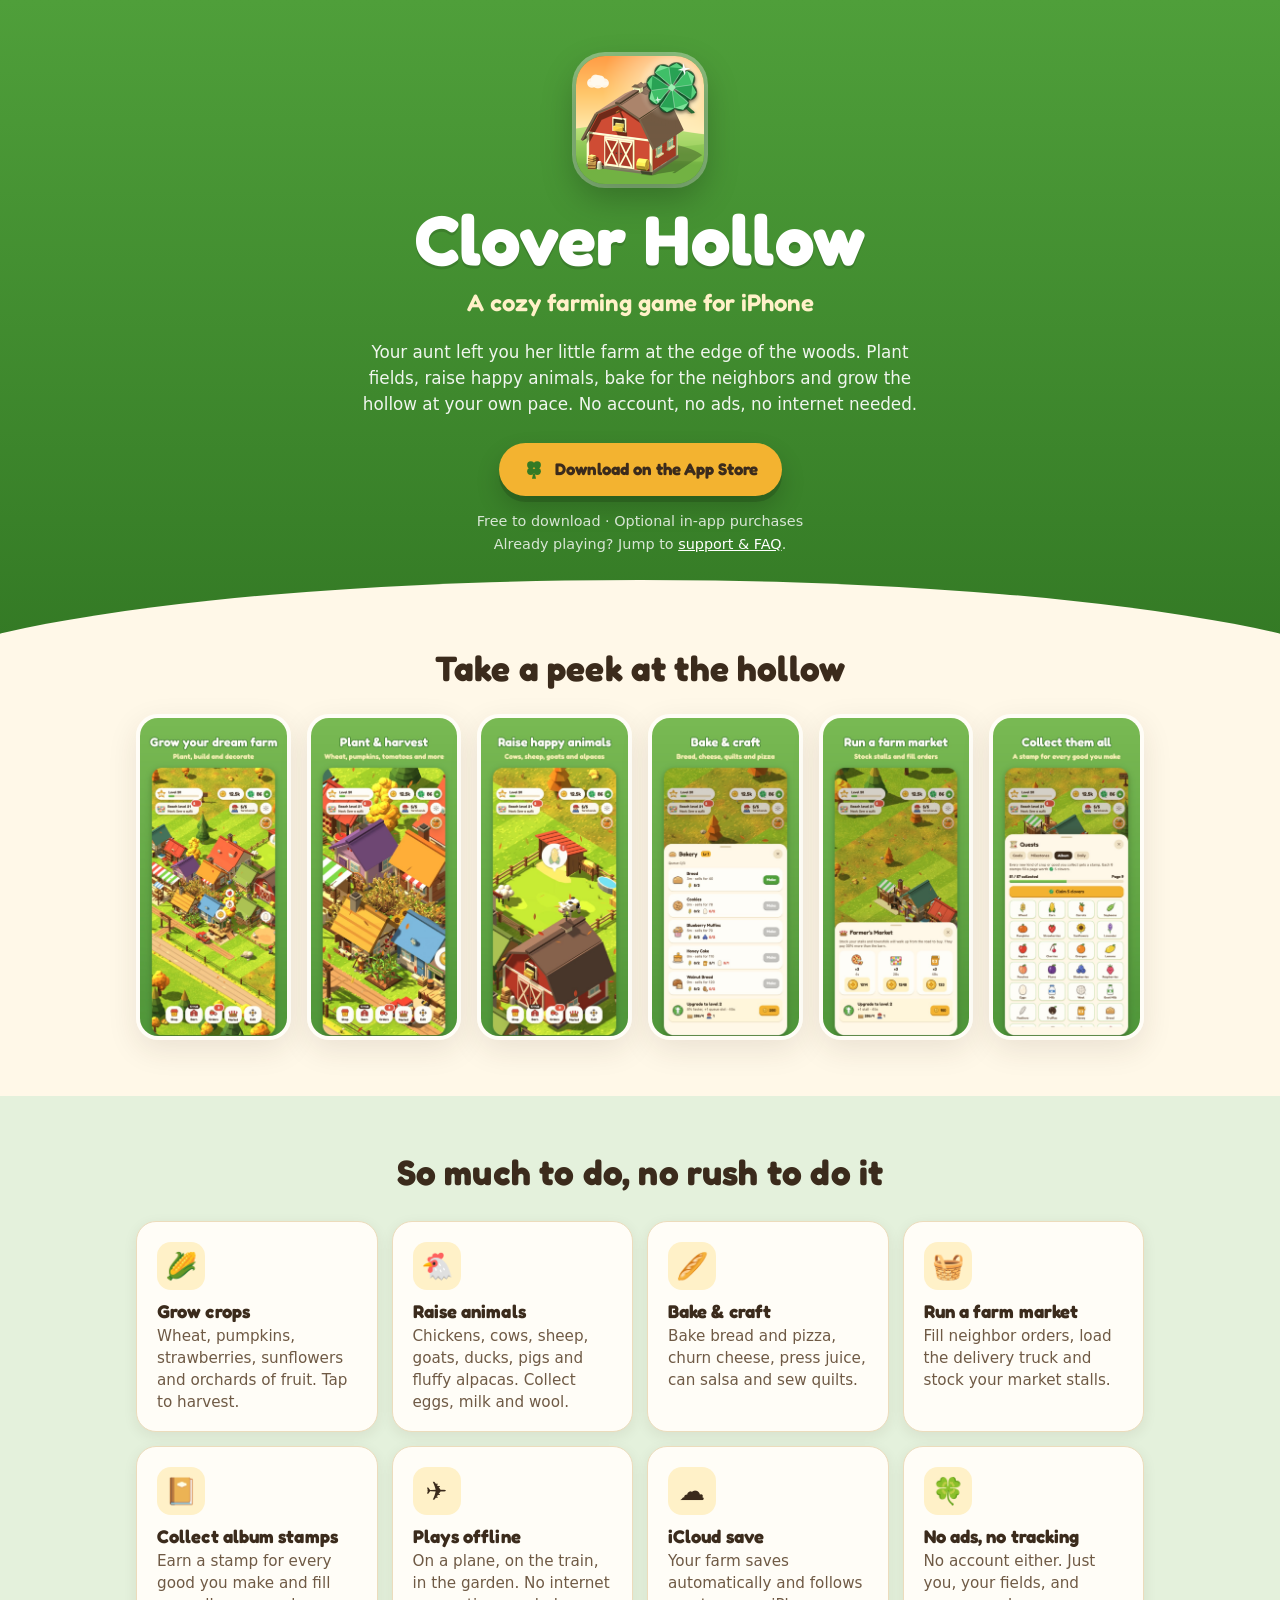
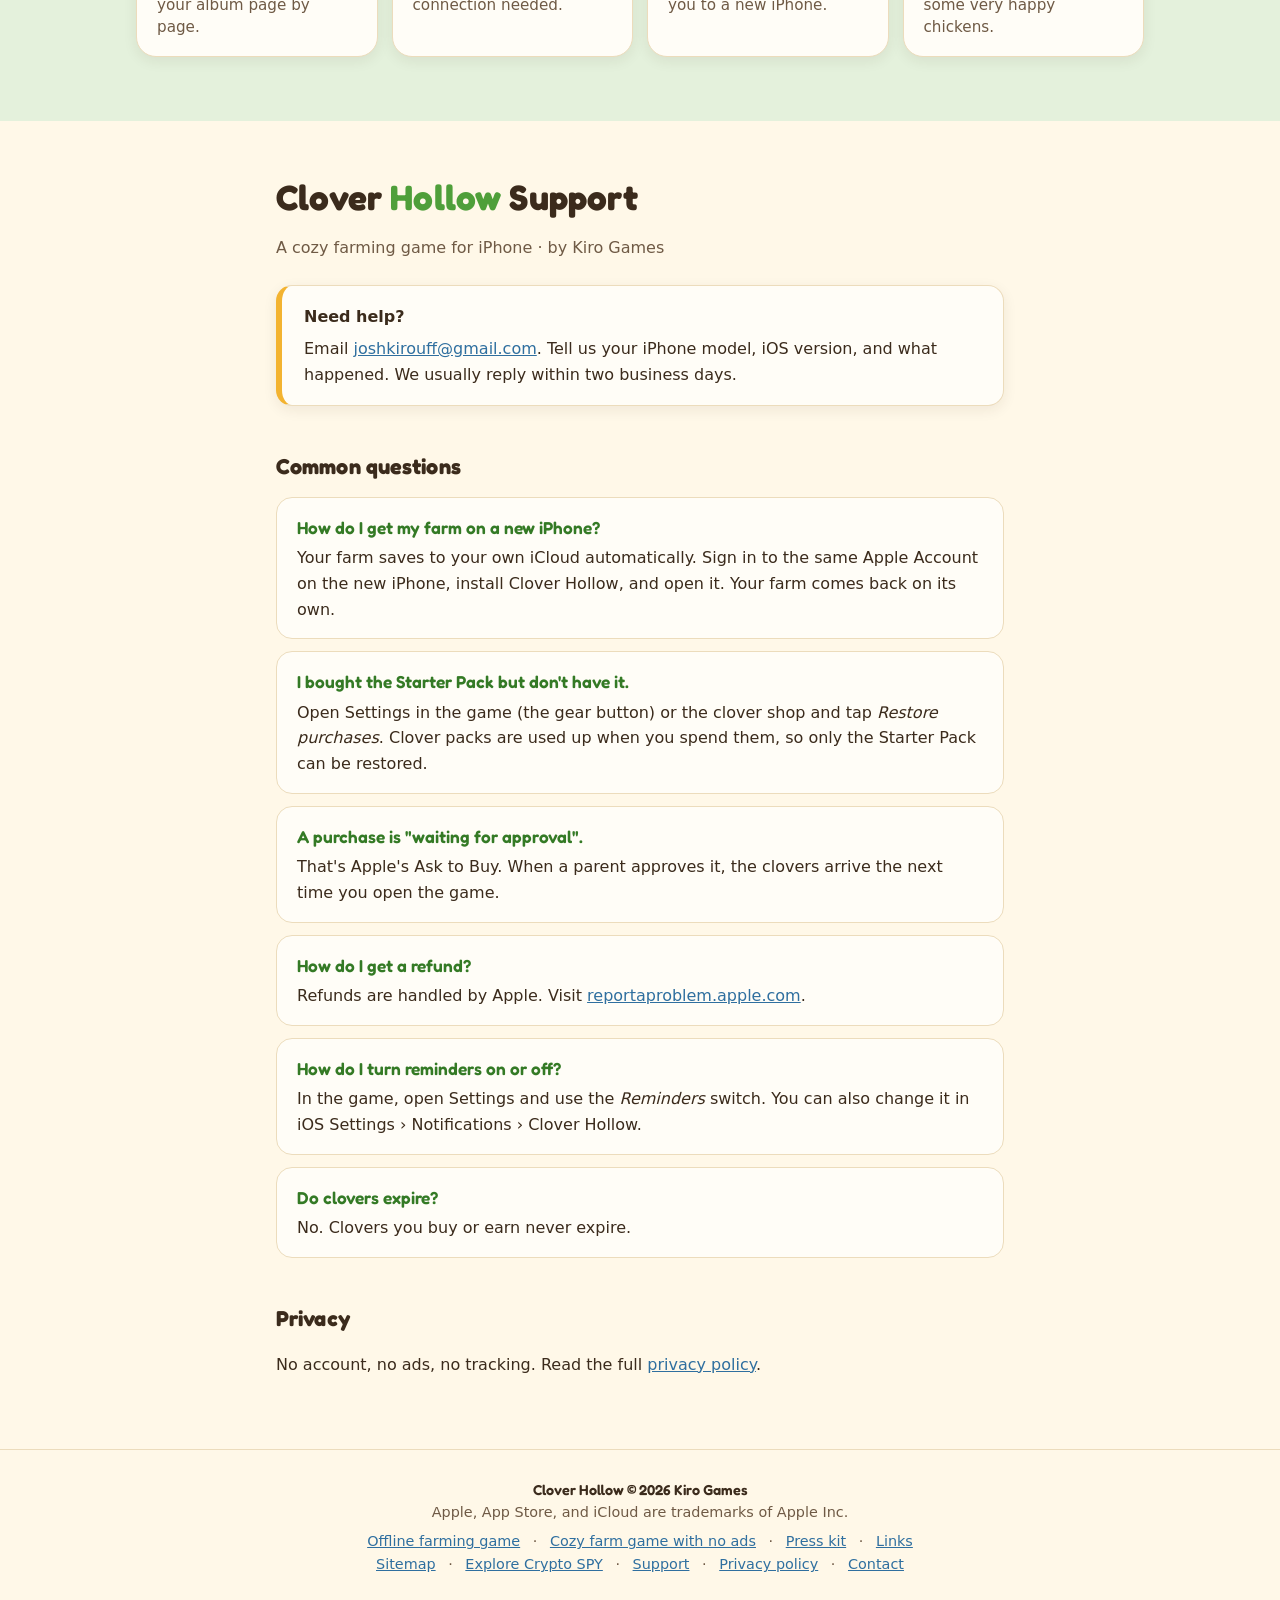
==== commit f6fe00d9: "Add press kit, link-in-bio, tracked App Store links and search landing pages - press.html: fact shee" ====
--- a/index.html
+++ b/index.html
@@ -14,18 +14,21 @@
 <meta property="og:title" content="Clover Hollow: Cozy Farm — Offline Farming Game for iPhone">
 <meta property="og:description" content="Grow crops, raise happy animals, bake and craft, and build your cozy farm. Free to download on iPhone, with no ads or account needed.">
 <meta property="og:url" content="https://jkingo80.github.io/cloverhollow/">
-<meta property="og:image" content="https://jkingo80.github.io/cloverhollow/img/icon.png">
-<meta property="og:image:alt" content="Clover Hollow app icon: a red barn with a shining four-leaf clover">
-<meta name="twitter:card" content="summary">
+<meta property="og:image" content="https://jkingo80.github.io/cloverhollow/img/share.jpg">
+<meta property="og:image:width" content="1200">
+<meta property="og:image:height" content="630">
+<meta property="og:image:alt" content="Clover Hollow: Plant. Grow. Unwind. A little harvest. A lot of happiness.">
+<meta name="twitter:card" content="summary_large_image">
 <meta name="twitter:title" content="Clover Hollow: Cozy Farm">
 <meta name="twitter:description" content="A cozy offline farming game for iPhone. Grow crops, raise animals, bake and craft. No ads or account needed.">
-<meta name="twitter:image" content="https://jkingo80.github.io/cloverhollow/img/icon.png">
+<meta name="twitter:image" content="https://jkingo80.github.io/cloverhollow/img/share.jpg">
 <meta name="theme-color" content="#4f9f3a">
 <link rel="icon" type="image/png" href="img/icon.png">
 <link rel="apple-touch-icon" href="img/icon.png">
 <link rel="preconnect" href="https://fonts.googleapis.com">
 <link rel="preconnect" href="https://fonts.gstatic.com" crossorigin>
 <link href="https://fonts.googleapis.com/css2?family=Fredoka:wght@500;600;700&display=swap" rel="stylesheet">
+<script src="go.js"></script>
 <style>
   :root {
     --leaf: #4f9f3a;
@@ -297,7 +300,7 @@
     <h1>Clover Hollow</h1>
     <p class="tagline">A cozy farming game for iPhone</p>
     <p class="pitch">Your aunt left you her little farm at the edge of the woods. Plant fields, raise happy animals, bake for the neighbors and grow the hollow at your own pace. No account, no ads, no internet needed.</p>
-    <a class="pill" href="https://apps.apple.com/us/app/clover-hollow-cozy-farm/id6816351436" aria-label="Download Clover Hollow: Cozy Farm on the App Store">
+    <a class="pill" data-ct="web-home" href="https://apps.apple.com/us/app/clover-hollow-cozy-farm/id6816351436" aria-label="Download Clover Hollow: Cozy Farm on the App Store">
       <svg viewBox="0 0 24 24" aria-hidden="true" fill="#347a25"><circle cx="8.5" cy="7.5" r="4"/><circle cx="15.5" cy="7.5" r="4"/><circle cx="8.5" cy="14.5" r="4"/><circle cx="15.5" cy="14.5" r="4"/><path d="M11 17.5h2l1.2 5h-4.4z"/></svg>
       Download on the App Store
     </a>
@@ -367,7 +370,7 @@
   <div class="wrap">
     <div class="brand">Clover Hollow © 2026 Kiro Games</div>
     <div>Apple, App Store, and iCloud are trademarks of Apple Inc.</div>
-    <nav><a href="sitemap.xml">Sitemap</a> · <a href="https://jkingo80.github.io/cryptospy/">Explore Crypto SPY</a> · <a href="#support">Support</a> · <a href="privacy.html">Privacy policy</a> · <a href="mailto:joshkirouff@gmail.com?subject=Clover%20Hollow%20support">Contact</a></nav>
+    <nav><a href="offline-farming-game.html">Offline farming game</a> · <a href="cozy-farm-game-no-ads.html">Cozy farm game with no ads</a> · <a href="press.html">Press kit</a> · <a href="links.html">Links</a><br><a href="sitemap.xml">Sitemap</a> · <a href="https://jkingo80.github.io/cryptospy/">Explore Crypto SPY</a> · <a href="#support">Support</a> · <a href="privacy.html">Privacy policy</a> · <a href="mailto:joshkirouff@gmail.com?subject=Clover%20Hollow%20support">Contact</a></nav>
   </div>
 </footer>
 
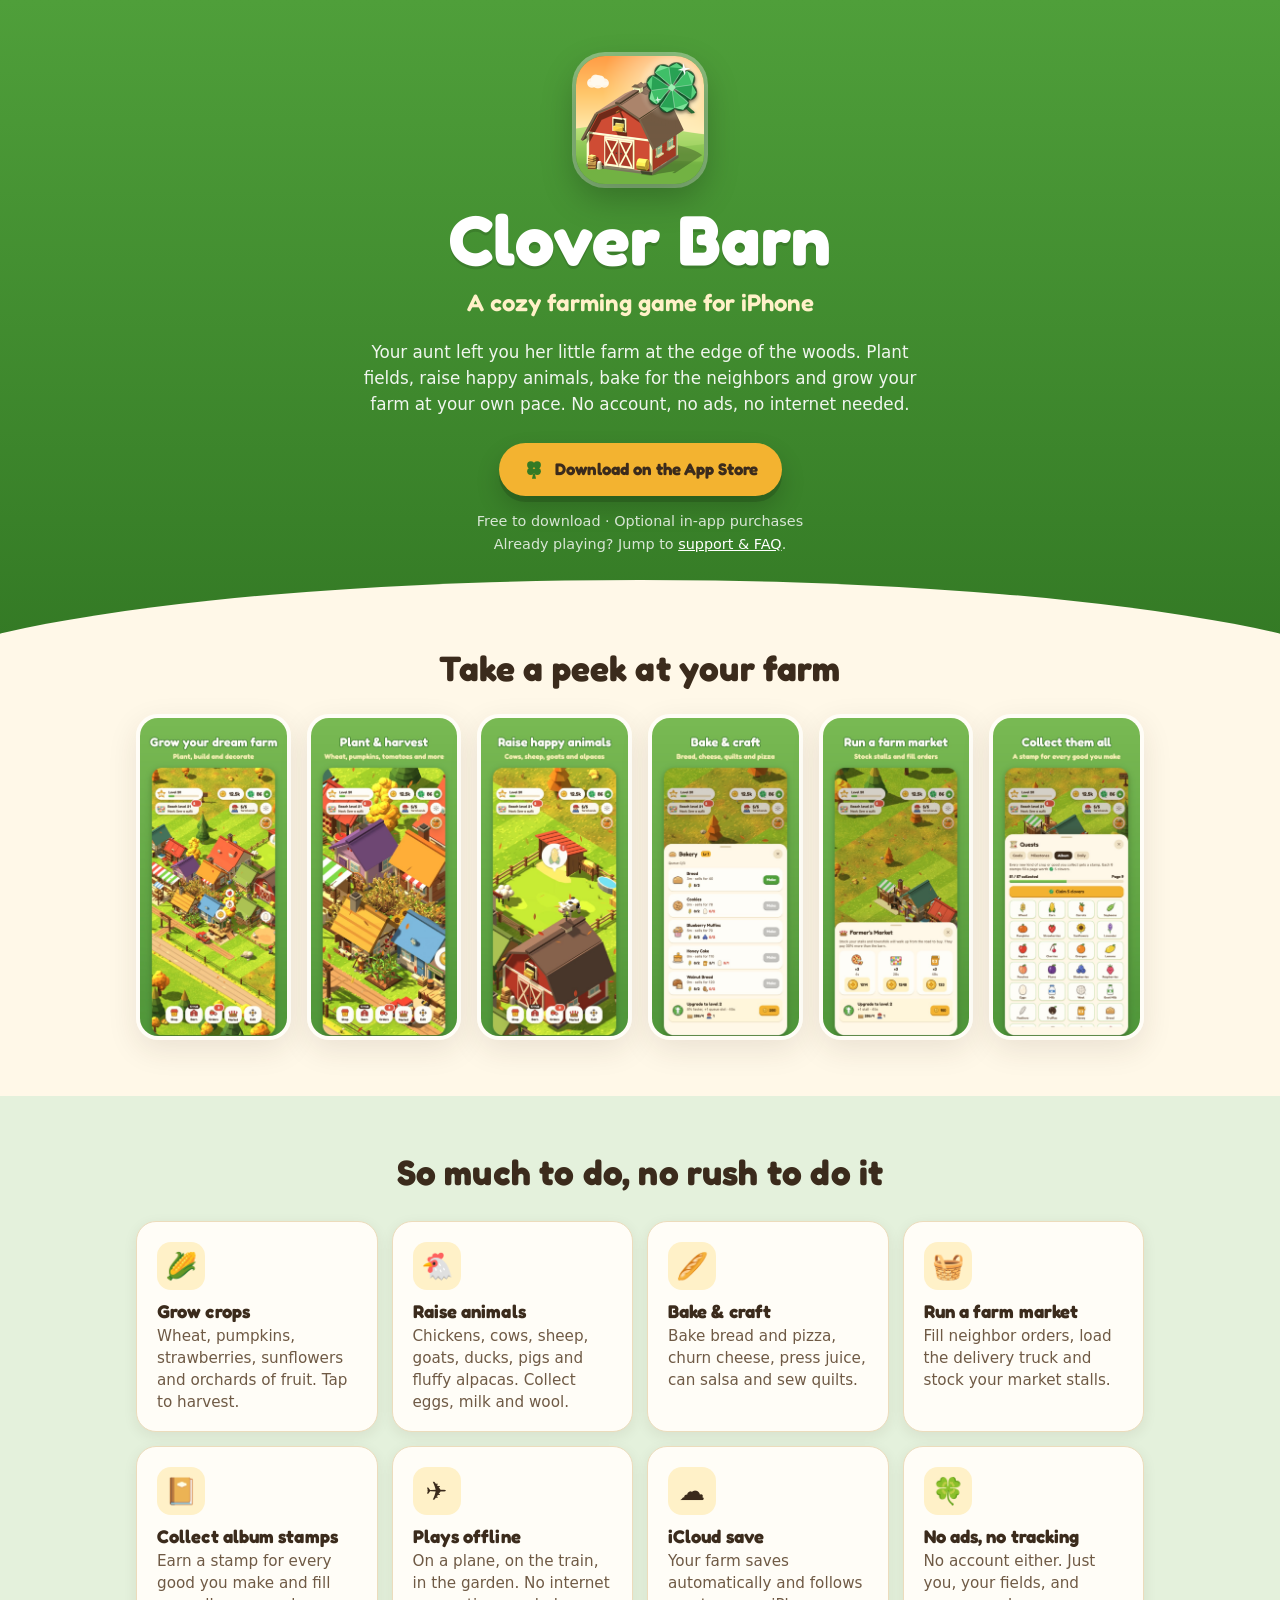
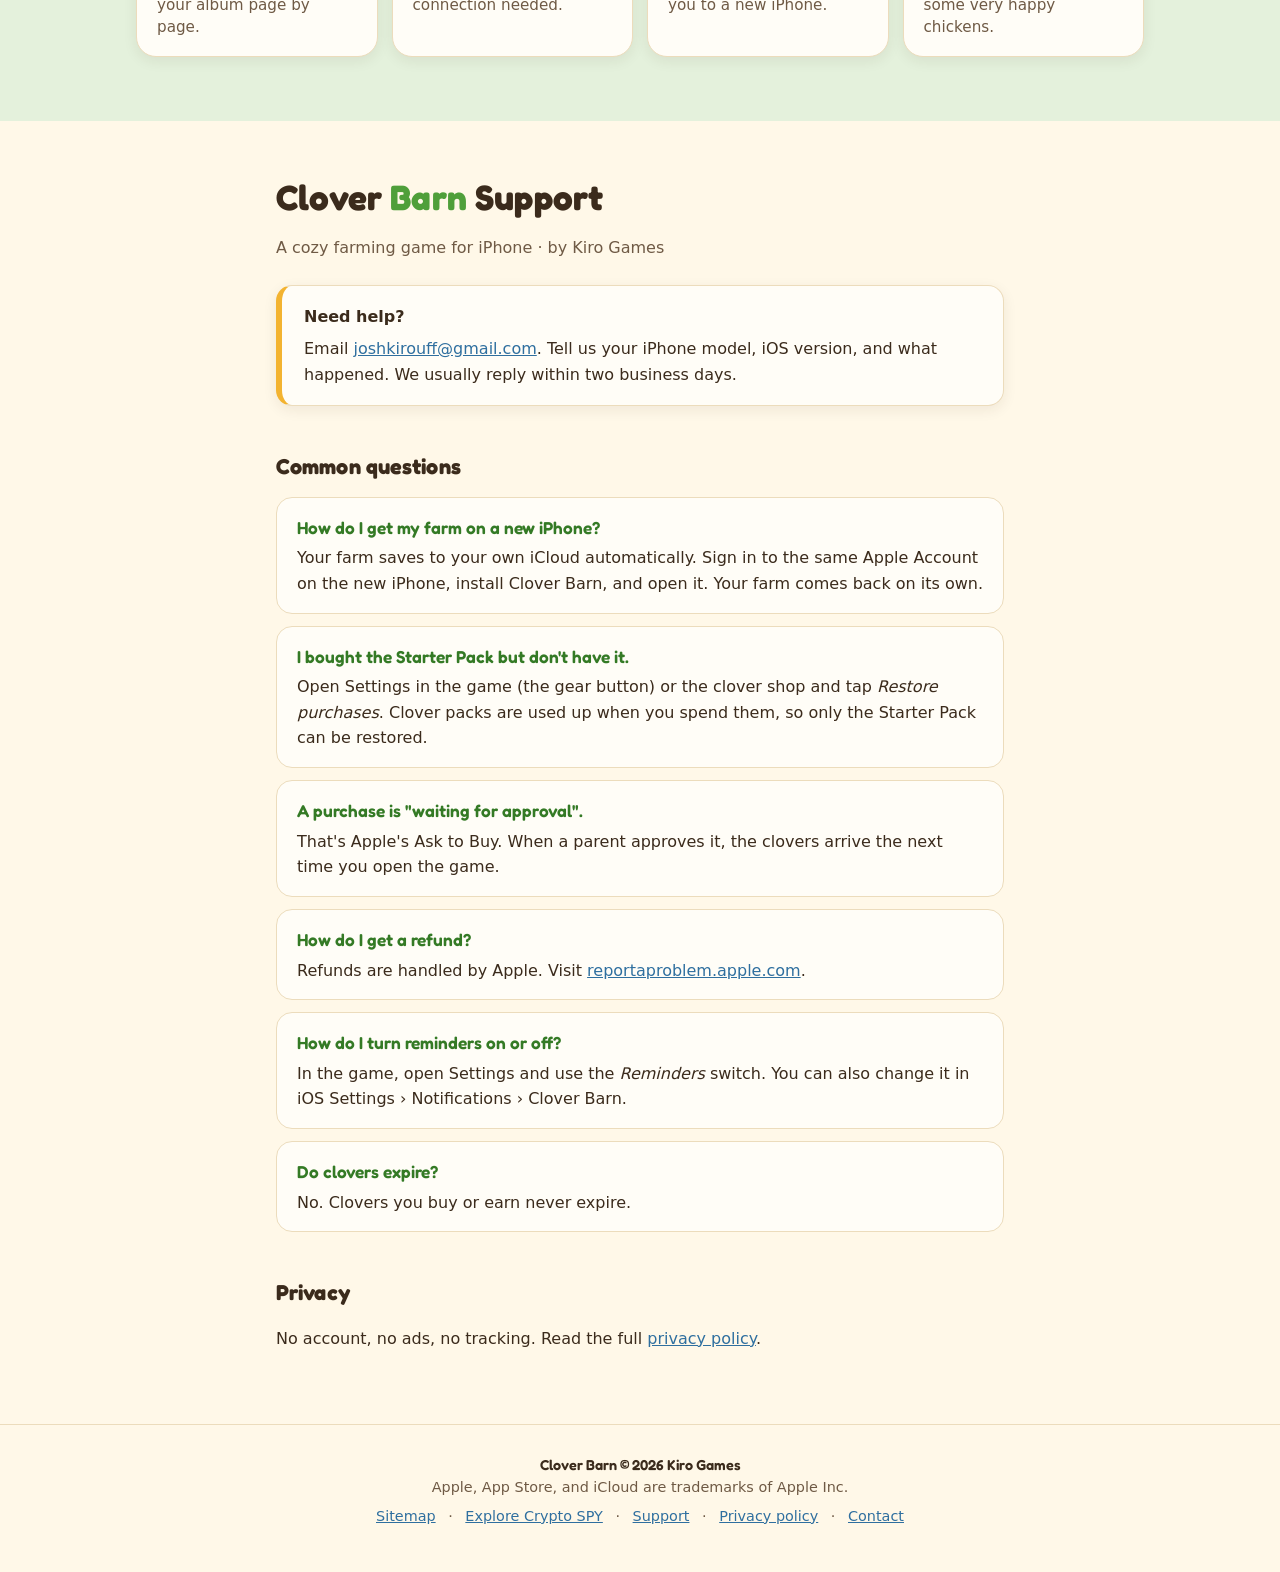
==== commit 91ba1572: "Update published website branding to Clover Barn" ====
--- a/index.html
+++ b/index.html
@@ -3,32 +3,29 @@
 <head>
 <meta charset="utf-8">
 <meta name="viewport" content="width=device-width, initial-scale=1">
-<title>Clover Hollow: Cozy Farm — Offline Farming Game for iPhone</title>
-<meta name="description" content="Download Clover Hollow, a cozy offline farming game for iPhone. Grow crops, raise animals, bake and craft, and build your farm. No ads or account needed.">
+<title>Cozy Farm Game: Clover Barn — Offline Farming Game for iPhone</title>
+<meta name="description" content="Download Clover Barn, a cozy offline farming game for iPhone. Grow crops, raise animals, bake and craft, and build your farm. No ads or account needed.">
 <link rel="canonical" href="https://jkingo80.github.io/cloverhollow/">
 <link rel="sitemap" type="application/xml" href="sitemap.xml">
 <meta name="robots" content="index, follow, max-image-preview:large">
 <meta name="apple-itunes-app" content="app-id=6816351436">
 <meta property="og:type" content="website">
-<meta property="og:site_name" content="Clover Hollow">
-<meta property="og:title" content="Clover Hollow: Cozy Farm — Offline Farming Game for iPhone">
+<meta property="og:site_name" content="Clover Barn">
+<meta property="og:title" content="Cozy Farm Game: Clover Barn — Offline Farming Game for iPhone">
 <meta property="og:description" content="Grow crops, raise happy animals, bake and craft, and build your cozy farm. Free to download on iPhone, with no ads or account needed.">
 <meta property="og:url" content="https://jkingo80.github.io/cloverhollow/">
-<meta property="og:image" content="https://jkingo80.github.io/cloverhollow/img/share.jpg">
-<meta property="og:image:width" content="1200">
-<meta property="og:image:height" content="630">
-<meta property="og:image:alt" content="Clover Hollow: Plant. Grow. Unwind. A little harvest. A lot of happiness.">
-<meta name="twitter:card" content="summary_large_image">
-<meta name="twitter:title" content="Clover Hollow: Cozy Farm">
+<meta property="og:image" content="https://jkingo80.github.io/cloverhollow/img/icon.png">
+<meta property="og:image:alt" content="Clover Barn app icon: a red barn with a shining four-leaf clover">
+<meta name="twitter:card" content="summary">
+<meta name="twitter:title" content="Cozy Farm Game: Clover Barn">
 <meta name="twitter:description" content="A cozy offline farming game for iPhone. Grow crops, raise animals, bake and craft. No ads or account needed.">
-<meta name="twitter:image" content="https://jkingo80.github.io/cloverhollow/img/share.jpg">
+<meta name="twitter:image" content="https://jkingo80.github.io/cloverhollow/img/icon.png">
 <meta name="theme-color" content="#4f9f3a">
 <link rel="icon" type="image/png" href="img/icon.png">
 <link rel="apple-touch-icon" href="img/icon.png">
 <link rel="preconnect" href="https://fonts.googleapis.com">
 <link rel="preconnect" href="https://fonts.gstatic.com" crossorigin>
 <link href="https://fonts.googleapis.com/css2?family=Fredoka:wght@500;600;700&display=swap" rel="stylesheet">
-<script src="go.js"></script>
 <style>
   :root {
     --leaf: #4f9f3a;
@@ -263,16 +260,16 @@
       "@type": "WebSite",
       "@id": "https://jkingo80.github.io/cloverhollow/#website",
       "url": "https://jkingo80.github.io/cloverhollow/",
-      "name": "Clover Hollow",
+      "name": "Clover Barn",
       "inLanguage": "en"
     },
     {
       "@type": "MobileApplication",
       "@id": "https://jkingo80.github.io/cloverhollow/#app",
-      "name": "Clover Hollow: Cozy Farm",
+      "name": "Cozy Farm Game: Clover Barn",
       "url": "https://jkingo80.github.io/cloverhollow/",
-      "sameAs": "https://apps.apple.com/us/app/clover-hollow-cozy-farm/id6816351436",
-      "installUrl": "https://apps.apple.com/us/app/clover-hollow-cozy-farm/id6816351436",
+      "sameAs": "https://apps.apple.com/us/app/cozy-farm-game-clover-barn/id6816351436",
+      "installUrl": "https://apps.apple.com/us/app/cozy-farm-game-clover-barn/id6816351436",
       "operatingSystem": "iOS 16.0 or later",
       "applicationCategory": "GameApplication",
       "description": "A cozy offline farming game for iPhone. Grow crops, raise animals, bake and craft, and run a farm market.",
@@ -285,7 +282,7 @@
         "@type": "Offer",
         "price": "0",
         "priceCurrency": "USD",
-        "url": "https://apps.apple.com/us/app/clover-hollow-cozy-farm/id6816351436"
+        "url": "https://apps.apple.com/us/app/cozy-farm-game-clover-barn/id6816351436"
       }
     }
   ]
@@ -296,11 +293,11 @@
 
 <header class="hero">
   <div class="wrap">
-    <img class="icon" src="img/icon.png" width="128" height="128" alt="Clover Hollow app icon: a red barn with a shining four-leaf clover">
-    <h1>Clover Hollow</h1>
+    <img class="icon" src="img/icon.png" width="128" height="128" alt="Clover Barn app icon: a red barn with a shining four-leaf clover">
+    <h1>Clover Barn</h1>
     <p class="tagline">A cozy farming game for iPhone</p>
-    <p class="pitch">Your aunt left you her little farm at the edge of the woods. Plant fields, raise happy animals, bake for the neighbors and grow the hollow at your own pace. No account, no ads, no internet needed.</p>
-    <a class="pill" data-ct="web-home" href="https://apps.apple.com/us/app/clover-hollow-cozy-farm/id6816351436" aria-label="Download Clover Hollow: Cozy Farm on the App Store">
+    <p class="pitch">Your aunt left you her little farm at the edge of the woods. Plant fields, raise happy animals, bake for the neighbors and grow your farm at your own pace. No account, no ads, no internet needed.</p>
+    <a class="pill" href="https://apps.apple.com/us/app/cozy-farm-game-clover-barn/id6816351436" aria-label="Download Cozy Farm Game: Clover Barn on the App Store">
       <svg viewBox="0 0 24 24" aria-hidden="true" fill="#347a25"><circle cx="8.5" cy="7.5" r="4"/><circle cx="15.5" cy="7.5" r="4"/><circle cx="8.5" cy="14.5" r="4"/><circle cx="15.5" cy="14.5" r="4"/><path d="M11 17.5h2l1.2 5h-4.4z"/></svg>
       Download on the App Store
     </a>
@@ -311,7 +308,7 @@
 <main>
   <section class="shots" aria-labelledby="shots-h">
     <div class="wrap">
-      <h2 id="shots-h">Take a peek at the hollow</h2>
+      <h2 id="shots-h">Take a peek at your farm</h2>
       <div class="shot-row">
         <figure><img src="img/shot-1.jpg" width="600" height="1304" alt="Screenshot: an overhead view of a bustling farm with colourful houses, a red barn and market stalls. Caption: Grow your dream farm" loading="eager"></figure>
         <figure><img src="img/shot-2.jpg" width="600" height="1304" alt="Screenshot: fields of corn, sunflowers and pumpkins beside cozy houses. Caption: Plant and harvest" loading="lazy"></figure>
@@ -342,21 +339,21 @@
 
   <section class="support" id="support" aria-labelledby="support-h">
     <div class="wrap narrow">
-      <h2 id="support-h">Clover <span>Hollow</span> Support</h2>
+      <h2 id="support-h">Clover <span>Barn</span> Support</h2>
       <p class="meta">A cozy farming game for iPhone · by Kiro Games</p>
 
       <div class="summary">
         <strong>Need help?</strong>
-        <p style="margin:.4em 0 0">Email <a href="mailto:joshkirouff@gmail.com?subject=Clover%20Hollow%20support">joshkirouff@gmail.com</a>. Tell us your iPhone model, iOS version, and what happened. We usually reply within two business days.</p>
+        <p style="margin:.4em 0 0">Email <a href="mailto:joshkirouff@gmail.com?subject=Clover%20Barn%20support">joshkirouff@gmail.com</a>. Tell us your iPhone model, iOS version, and what happened. We usually reply within two business days.</p>
       </div>
 
       <h3>Common questions</h3>
       <ul class="faq">
-        <li><strong>How do I get my farm on a new iPhone?</strong><p>Your farm saves to your own iCloud automatically. Sign in to the same Apple Account on the new iPhone, install Clover Hollow, and open it. Your farm comes back on its own.</p></li>
+        <li><strong>How do I get my farm on a new iPhone?</strong><p>Your farm saves to your own iCloud automatically. Sign in to the same Apple Account on the new iPhone, install Clover Barn, and open it. Your farm comes back on its own.</p></li>
         <li><strong>I bought the Starter Pack but don't have it.</strong><p>Open Settings in the game (the gear button) or the clover shop and tap <em>Restore purchases</em>. Clover packs are used up when you spend them, so only the Starter Pack can be restored.</p></li>
         <li><strong>A purchase is "waiting for approval".</strong><p>That's Apple's Ask to Buy. When a parent approves it, the clovers arrive the next time you open the game.</p></li>
         <li><strong>How do I get a refund?</strong><p>Refunds are handled by Apple. Visit <a href="https://reportaproblem.apple.com">reportaproblem.apple.com</a>.</p></li>
-        <li><strong>How do I turn reminders on or off?</strong><p>In the game, open Settings and use the <em>Reminders</em> switch. You can also change it in iOS Settings › Notifications › Clover Hollow.</p></li>
+        <li><strong>How do I turn reminders on or off?</strong><p>In the game, open Settings and use the <em>Reminders</em> switch. You can also change it in iOS Settings › Notifications › Clover Barn.</p></li>
         <li><strong>Do clovers expire?</strong><p>No. Clovers you buy or earn never expire.</p></li>
       </ul>
 
@@ -368,9 +365,9 @@
 
 <footer>
   <div class="wrap">
-    <div class="brand">Clover Hollow © 2026 Kiro Games</div>
+    <div class="brand">Clover Barn © 2026 Kiro Games</div>
     <div>Apple, App Store, and iCloud are trademarks of Apple Inc.</div>
-    <nav><a href="offline-farming-game.html">Offline farming game</a> · <a href="cozy-farm-game-no-ads.html">Cozy farm game with no ads</a> · <a href="press.html">Press kit</a> · <a href="links.html">Links</a><br><a href="sitemap.xml">Sitemap</a> · <a href="https://jkingo80.github.io/cryptospy/">Explore Crypto SPY</a> · <a href="#support">Support</a> · <a href="privacy.html">Privacy policy</a> · <a href="mailto:joshkirouff@gmail.com?subject=Clover%20Hollow%20support">Contact</a></nav>
+    <nav><a href="sitemap.xml">Sitemap</a> · <a href="https://jkingo80.github.io/cryptospy/">Explore Crypto SPY</a> · <a href="#support">Support</a> · <a href="privacy.html">Privacy policy</a> · <a href="mailto:joshkirouff@gmail.com?subject=Clover%20Barn%20support">Contact</a></nav>
   </div>
 </footer>
 
